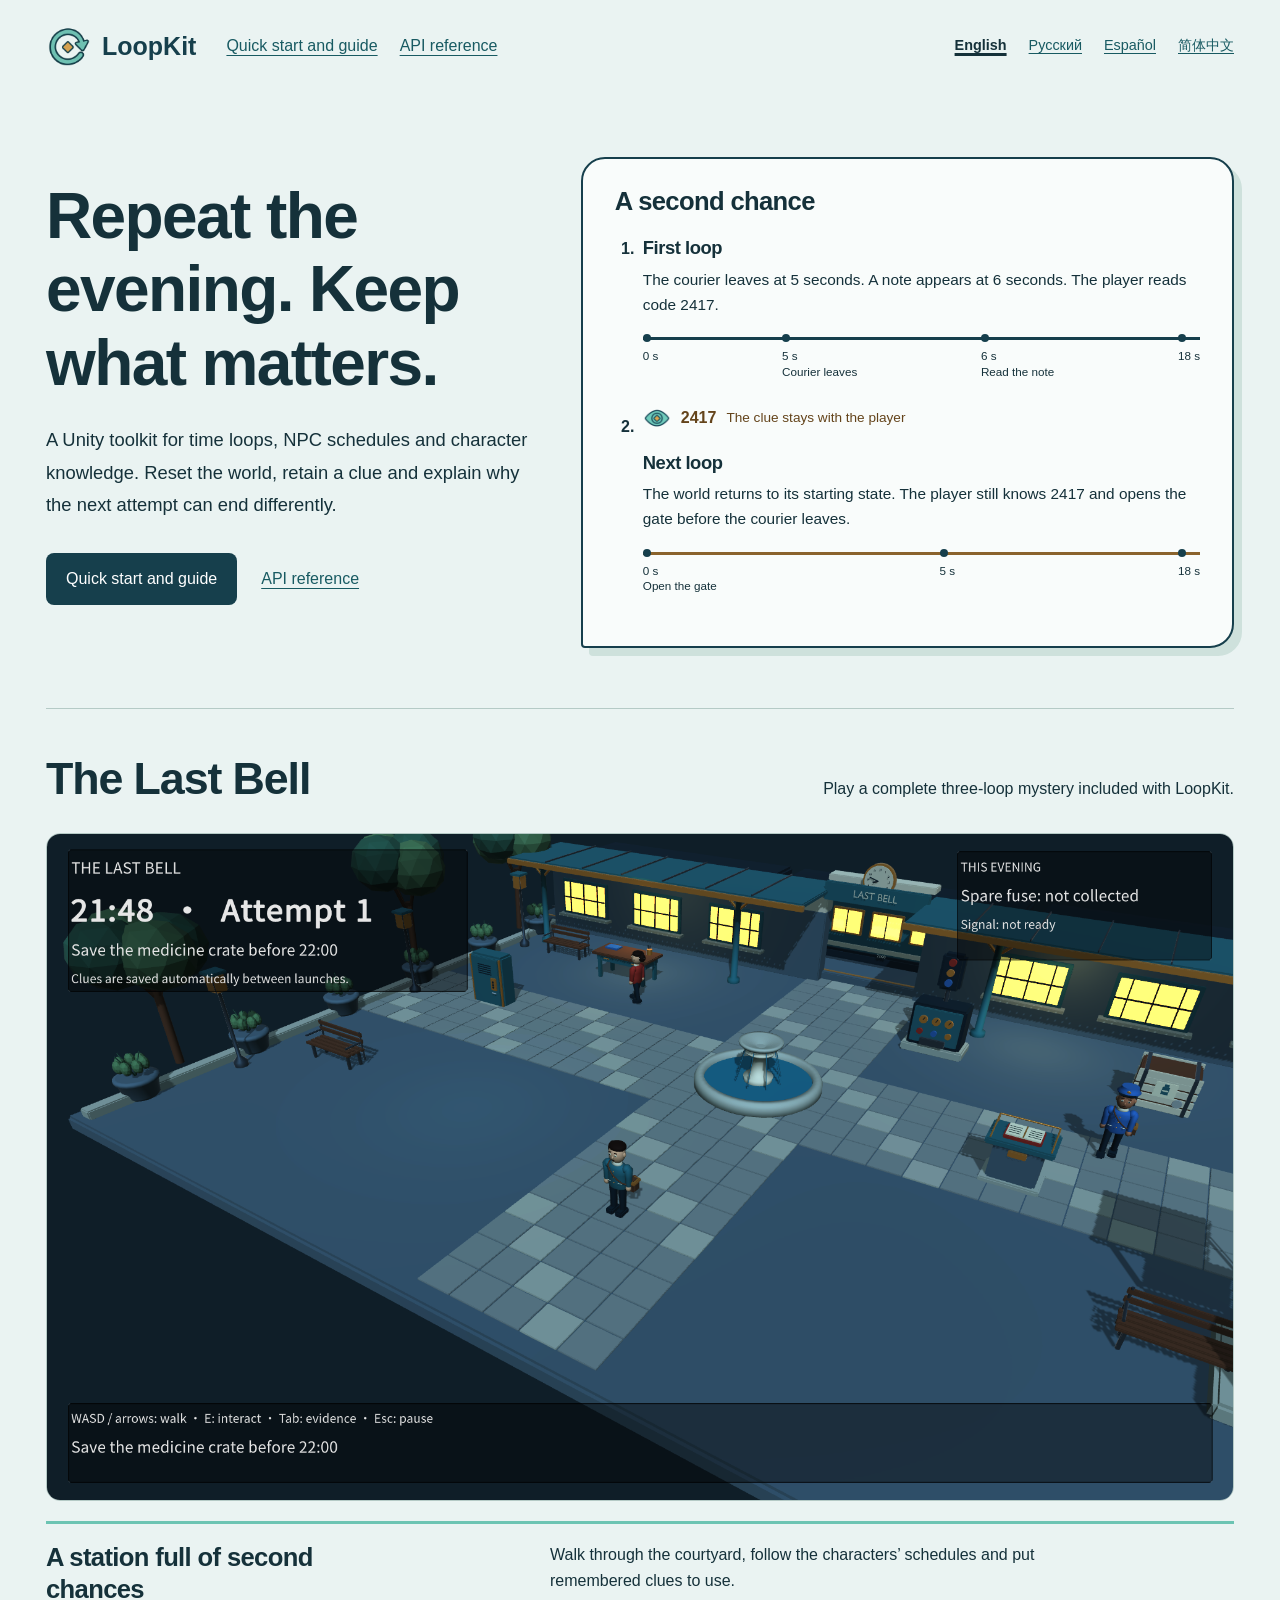
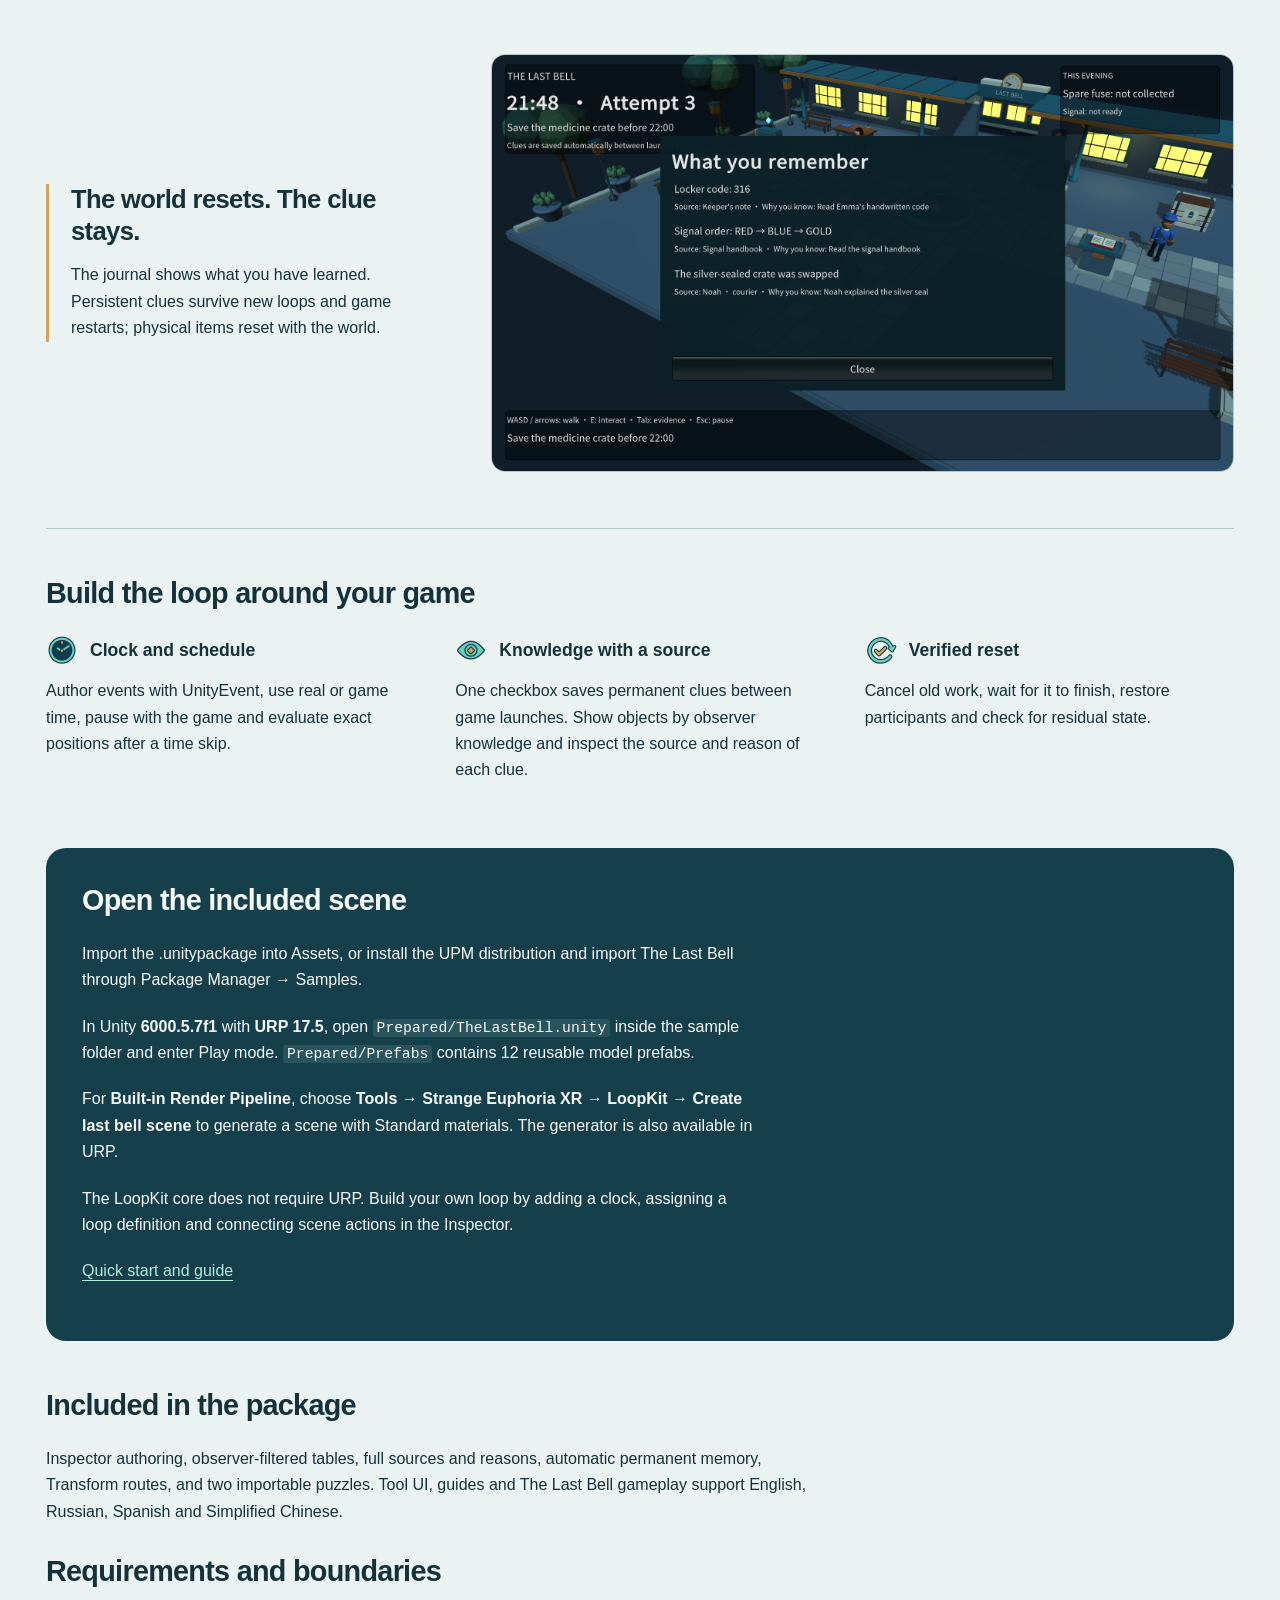
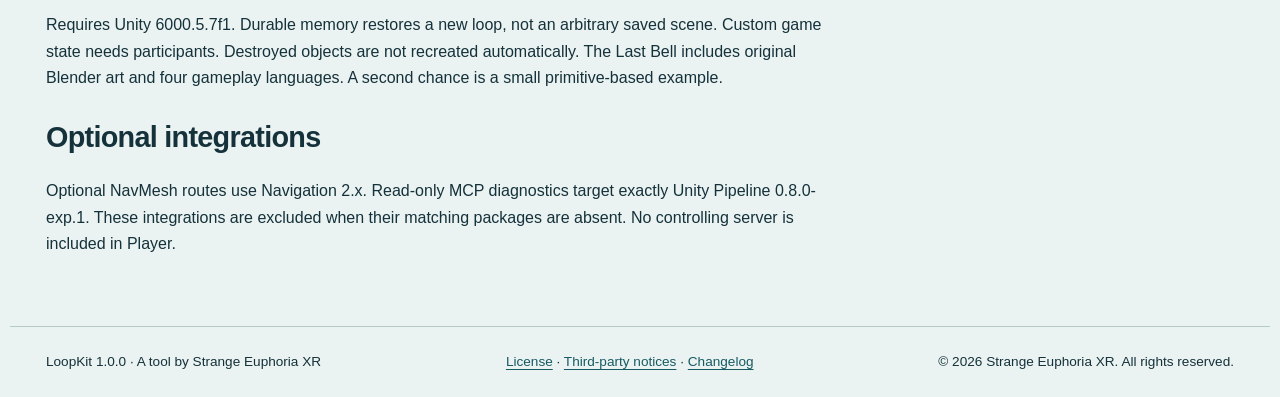
==== docs/en/index.html @ 6fb6f39f "Publish the LoopKit 1.0.0 website" ====
<!doctype html>
<html lang="en"><head><meta charset="utf-8"><meta name="viewport" content="width=device-width, initial-scale=1"><meta name="description" content="A Unity toolkit for time loops, NPC schedules and character knowledge. Reset the world, retain a clue and explain why the next attempt can end differently."><title>LoopKit | Strange Euphoria XR</title><link rel="icon" href="../assets/logo.png" type="image/png"><link rel="stylesheet" href="../assets/site.css?v=1.0.0"><script src="../assets/language.js" defer></script></head>
<body><a class="skip" href="#main">Skip to content</a><header><a class="brand" href="index.html"><img src="../assets/logo.png" width="44" height="44" alt=""><span>LoopKit</span></a><nav aria-label="Documentation"><a href="guide.html">Quick start and guide</a><a href="api.html">API reference</a></nav><nav class="languages" aria-label="Documentation language"><a href="../en/index.html" hreflang="en" lang="en" data-language="en" aria-current="page">English</a><a href="../ru/index.html" hreflang="ru" lang="ru" data-language="ru">Русский</a><a href="../es/index.html" hreflang="es" lang="es" data-language="es">Español</a><a href="../zh-Hans/index.html" hreflang="zh-Hans" lang="zh-Hans" data-language="zh-Hans">简体中文</a></nav></header><main id="main" tabindex="-1"><div class="hero"><section class="opening"><h1>Repeat the evening. Keep what matters.</h1><p class="lead">A Unity toolkit for time loops, NPC schedules and character knowledge. Reset the world, retain a clue and explain why the next attempt can end differently.</p><p class="actions"><a class="primary" href="guide.html">Quick start and guide</a><a href="api.html">API reference</a></p></section><section class="sequence" aria-labelledby="sequence-title"><h2 id="sequence-title">A second chance</h2><ol class="attempts"><li><h3>First loop</h3><p>The courier leaves at 5 seconds. A note appears at 6 seconds. The player reads code 2417.</p><div class="timeline" aria-hidden="true"><span>0 s</span><span>5 s<br>Courier leaves</span><span>6 s<br>Read the note</span><span>18 s</span></div></li><li><div class="memory"><img src="../assets/evidence.png" width="28" height="28" alt="">2417 <span>The clue stays with the player</span></div><h3>Next loop</h3><p>The world returns to its starting state. The player still knows 2417 and opens the gate before the courier leaves.</p><div class="timeline next" aria-hidden="true"><span>0 s<br>Open the gate</span><span>5 s</span><span>18 s</span></div></li></ol></section></div><section class="showcase" aria-labelledby="showcase-title">
  <div class="showcase-heading"><h2 id="showcase-title">The Last Bell</h2><p>Play a complete three-loop mystery included with LoopKit.</p></div>
  <figure class="showcase-gameplay">
    <img class="showcase-image" src="../assets/last-bell-gameplay.png" width="1920" height="1080" loading="lazy" decoding="async" alt="The Last Bell gameplay at the station, with the game interface visible.">
    <figcaption><h3>A station full of second chances</h3><p>Walk through the courtyard, follow the characters’ schedules and put remembered clues to use.</p></figcaption>
  </figure>
  <figure class="showcase-journal">
    <img class="showcase-image" src="../assets/last-bell-journal.png" width="1920" height="1080" loading="lazy" decoding="async" alt="The Last Bell evidence journal showing clues learned during the mystery.">
    <figcaption><h3>The world resets. The clue stays.</h3><p>The journal shows what you have learned. Persistent clues survive new loops and game restarts; physical items reset with the world.</p></figcaption>
  </figure>
</section><section class="abilities"><h2>Build the loop around your game</h2><dl><div><dt><img src="../assets/schedule.png" width="32" height="32" alt="">Clock and schedule</dt><dd>Author events with UnityEvent, use real or game time, pause with the game and evaluate exact positions after a time skip.</dd></div><div><dt><img src="../assets/evidence.png" width="32" height="32" alt="">Knowledge with a source</dt><dd>One checkbox saves permanent clues between game launches. Show objects by observer knowledge and inspect the source and reason of each clue.</dd></div><div><dt><img src="../assets/resetReport.png" width="32" height="32" alt="">Verified reset</dt><dd>Cancel old work, wait for it to finish, restore participants and check for residual state.</dd></div></dl></section><section class="start"><h2>Open the included scene</h2><p>Import the .unitypackage into Assets, or install the UPM distribution and import The Last Bell through Package Manager → Samples.</p><p>In Unity <strong>6000.5.7f1</strong> with <strong>URP 17.5</strong>, open <code>Prepared/TheLastBell.unity</code> inside the sample folder and enter Play mode. <code>Prepared/Prefabs</code> contains 12 reusable model prefabs.</p><p>For <strong>Built-in Render Pipeline</strong>, choose <strong>Tools → Strange Euphoria XR → LoopKit → Create last bell scene</strong> to generate a scene with Standard materials. The generator is also available in URP.</p><p>The LoopKit core does not require URP. Build your own loop by adding a clock, assigning a loop definition and connecting scene actions in the Inspector.</p><p><a href="guide.html">Quick start and guide</a></p></section><section class="boundaries"><h2>Included in the package</h2><p>Inspector authoring, observer-filtered tables, full sources and reasons, automatic permanent memory, Transform routes, and two importable puzzles. Tool UI, guides and The Last Bell gameplay support English, Russian, Spanish and Simplified Chinese.</p><h2>Requirements and boundaries</h2><p>Requires Unity 6000.5.7f1. Durable memory restores a new loop, not an arbitrary saved scene. Custom game state needs participants. Destroyed objects are not recreated automatically. The Last Bell includes original Blender art and four gameplay languages. A second chance is a small primitive-based example.</p><h2>Optional integrations</h2><p>Optional NavMesh routes use Navigation 2.x. Read-only MCP diagnostics target exactly Unity Pipeline 0.8.0-exp.1. These integrations are excluded when their matching packages are absent. No controlling server is included in Player.</p></section></main><footer><span>LoopKit 1.0.0 · A tool by Strange Euphoria XR</span><span><a href="../assets/LICENSE.txt">License</a> · <a href="../assets/Third-Party-Notices.txt">Third-party notices</a> · <a href="../assets/CHANGELOG.txt">Changelog</a></span><span>© 2026 Strange Euphoria XR. All rights reserved.</span></footer></body></html>
---- docs/assets/site.css ----
:root {color-scheme:light;--ink:#15313a;--deep:#163f4c;--mint:#6cc4b3;--gold:#d5a453;--paper:#eaf3f2;--line:#b5cac6;font-family:"Segoe UI","Microsoft YaHei",sans-serif;color:var(--ink);background:var(--paper);line-height:1.65}
*{box-sizing:border-box}body{margin:0}a{color:#185a62;text-underline-offset:.22em}a:hover{text-decoration-thickness:2px}a:focus-visible,pre:focus-visible{outline:3px solid #815416;outline-offset:5px}header,main,footer{max-width:1260px;margin:auto;padding-inline:36px}header{display:flex;align-items:center;gap:30px;padding-block:24px;flex-wrap:wrap}header nav{display:flex;gap:22px;align-items:center;flex-wrap:wrap}.brand{display:flex;align-items:center;gap:12px;font:700 25px "Trebuchet MS",sans-serif;text-decoration:none;color:var(--deep)}.languages{margin-left:auto;font-size:.9rem}.languages a[aria-current]{color:var(--ink);font-weight:700;text-decoration-thickness:3px}.skip{position:fixed;left:20px;top:10px;padding:10px 18px;background:white;transform:translateY(-150%);z-index:2}.skip:focus{transform:none}
h1,h2,h3{font-family:"Trebuchet MS","Microsoft YaHei",sans-serif;line-height:1.15;letter-spacing:-.025em}h1{font-size:clamp(2.8rem,5vw,4.6rem);max-width:12ch;margin:0 0 24px}h2{font-size:1.8rem;margin:0 0 24px}h3{font-size:1.15rem;margin:0 0 8px}p{max-width:76ch;margin-block:0 20px}.hero{display:grid;grid-template-columns:.85fr 1.15fr;gap:52px;padding-block:65px 60px;align-items:center}.lead{font-size:1.15rem;line-height:1.75}.actions{display:flex;align-items:center;gap:24px;flex-wrap:wrap;margin-top:32px}.primary{display:inline-block;background:var(--deep);color:white;padding:13px 20px;border-radius:8px;text-decoration:none}.sequence{padding:28px 32px;border:2px solid var(--deep);border-radius:24px 24px 24px 4px;background:#f9fcfb;box-shadow:8px 8px 0 #cee1dc}.sequence h2{font-size:1.6rem;margin-bottom:20px}.attempts{margin:0;padding-left:24px}.attempts li{padding-left:4px}.attempts li+li{margin-top:20px}.attempts li::marker{font-weight:bold}.attempts p{font-size:.96rem}.timeline{display:flex;justify-content:space-between;gap:10px;border-top:3px solid var(--deep);padding-top:8px;font-size:.73rem;line-height:1.35;margin:16px 0 24px}.timeline span{position:relative;max-width:95px}.timeline span::before{content:"";width:8px;height:8px;background:var(--deep);border-radius:50%;position:absolute;left:0;top:-14px}.memory{display:flex;gap:10px;align-items:center;margin-bottom:20px;font-weight:700;color:#64441b}.memory span{font-size:.85rem;font-weight:400}.next{border-color:#8a632c}.abilities{border-top:1px solid var(--line);padding-block:48px}.abilities dl{display:grid;grid-template-columns:repeat(3,1fr);gap:40px}.abilities dt{font-size:1.1rem;font-weight:700;display:flex;gap:12px;align-items:center;margin-bottom:12px}.abilities dd{margin:0}.start{background:var(--deep);color:#f5faf8;padding:36px;border-radius:20px;margin-bottom:48px}.start a{color:#b1eddf}.start pre{background:#0f303a}.boundaries{padding-bottom:48px}.boundaries h2{margin-top:30px}.boundaries p{max-width:88ch}pre{overflow:auto;background:#dae7e3;border:1px solid var(--line);border-radius:8px;padding:20px;line-height:1.65;font-size:.92rem;white-space:pre}code{font-family:Consolas,"Courier New",monospace;font-size:.92em;overflow-wrap:anywhere}p code,li code,td code{background:rgba(22,63,76,.08);padding:1px 4px;border-radius:3px}footer{border-top:1px solid var(--line);display:flex;gap:20px;justify-content:space-between;padding-block:24px;font-size:.85rem;flex-wrap:wrap}.document{max-width:940px;margin:auto;padding-block:44px 72px}.document h1{font-size:3rem;max-width:24ch}.document h2{margin-top:40px}.document p,.document ul{max-width:82ch}.document table{border-collapse:collapse;width:100%;table-layout:fixed;font-size:.95rem}.document th,.document td{border:1px solid var(--line);text-align:left;vertical-align:top;padding:10px;overflow-wrap:anywhere}.document th:first-child,.document td:first-child{width:35%}.document th{background:#dce9e5}.document pre{max-width:100%}.back{display:inline-block;margin-bottom:28px}
@media(max-width:900px){header,main,footer{padding-inline:24px}.hero{grid-template-columns:1fr;padding-top:30px;gap:30px}.opening{max-width:700px}h1{max-width:19ch}.languages{margin-left:0}.abilities dl{grid-template-columns:1fr;gap:26px}.sequence{max-width:700px}.document h1{font-size:2.4rem}}
@media(max-width:480px){header,main,footer{padding-inline:18px}header{gap:18px}header nav{gap:16px}h1{font-size:2.7rem}.sequence,.start{padding:24px 18px}.actions{gap:18px}.timeline{font-size:.68rem}.memory{align-items:flex-start;flex-wrap:wrap}.document table{font-size:.85rem}.document th,.document td{padding:7px}.document h1{font-size:2rem}a{min-block-size:24px}.languages a{padding-block:5px}}
@media(prefers-reduced-motion:reduce){*{scroll-behavior:auto!important}}

.table-wrapper{overflow:auto;max-inline-size:100%;margin-block:20px}.table-wrapper:focus-visible{outline:3px solid #815416;outline-offset:4px}.document thead{position:sticky;inset-block-start:0;z-index:1}

/* Real sample captures retain their full frame and readable interface. */
.showcase{border-top:1px solid var(--line);padding-block:44px 56px}
.showcase-heading{display:flex;align-items:baseline;justify-content:space-between;gap:20px 48px;margin-bottom:28px}
.showcase-heading h2{font-size:clamp(2rem,3.5vw,2.9rem);margin:0;flex-shrink:0}
.showcase-heading p{max-width:48ch;margin:0}
.showcase-gameplay,.showcase-journal{margin:0;min-width:0}
.showcase-image{display:block;width:100%;max-width:100%;height:auto;aspect-ratio:16/9;border:1px solid var(--line);border-radius:14px;background:#dce9e5}
.showcase h3{font-size:clamp(1.25rem,2vw,1.6rem);line-height:1.25}
.showcase figcaption p{margin:0;max-width:60ch}
.showcase-gameplay figcaption{display:grid;grid-template-columns:.8fr 1.2fr;gap:20px 48px;margin-top:20px;padding-top:18px;border-top:3px solid var(--mint)}
.showcase-gameplay h3{margin:0;max-width:23ch}
.showcase-journal{display:grid;grid-template-columns:minmax(0,.8fr) minmax(0,1.5fr);align-items:center;gap:32px 48px;margin-top:48px}
.showcase-journal .showcase-image{grid-column:2;grid-row:1}
.showcase-journal figcaption{grid-column:1;grid-row:1;padding-left:22px;border-left:3px solid var(--gold)}
.showcase-journal h3{margin-bottom:14px}
.start code{background:rgba(177,237,223,.12);color:#f5faf8}
@media(max-width:900px){.showcase-heading{display:block}.showcase-heading h2{margin-bottom:12px}.showcase-heading p{max-width:60ch}.showcase-gameplay figcaption{grid-template-columns:1fr;gap:12px}.showcase-journal{grid-template-columns:1fr;gap:20px}.showcase-journal .showcase-image,.showcase-journal figcaption{grid-column:1;grid-row:auto}.showcase-journal figcaption{padding-left:18px}}
@media(max-width:480px){.showcase{padding-block:32px 40px}.showcase-image{border-radius:8px}.showcase-journal{margin-top:34px}.showcase-gameplay figcaption{margin-top:16px;padding-top:14px}}
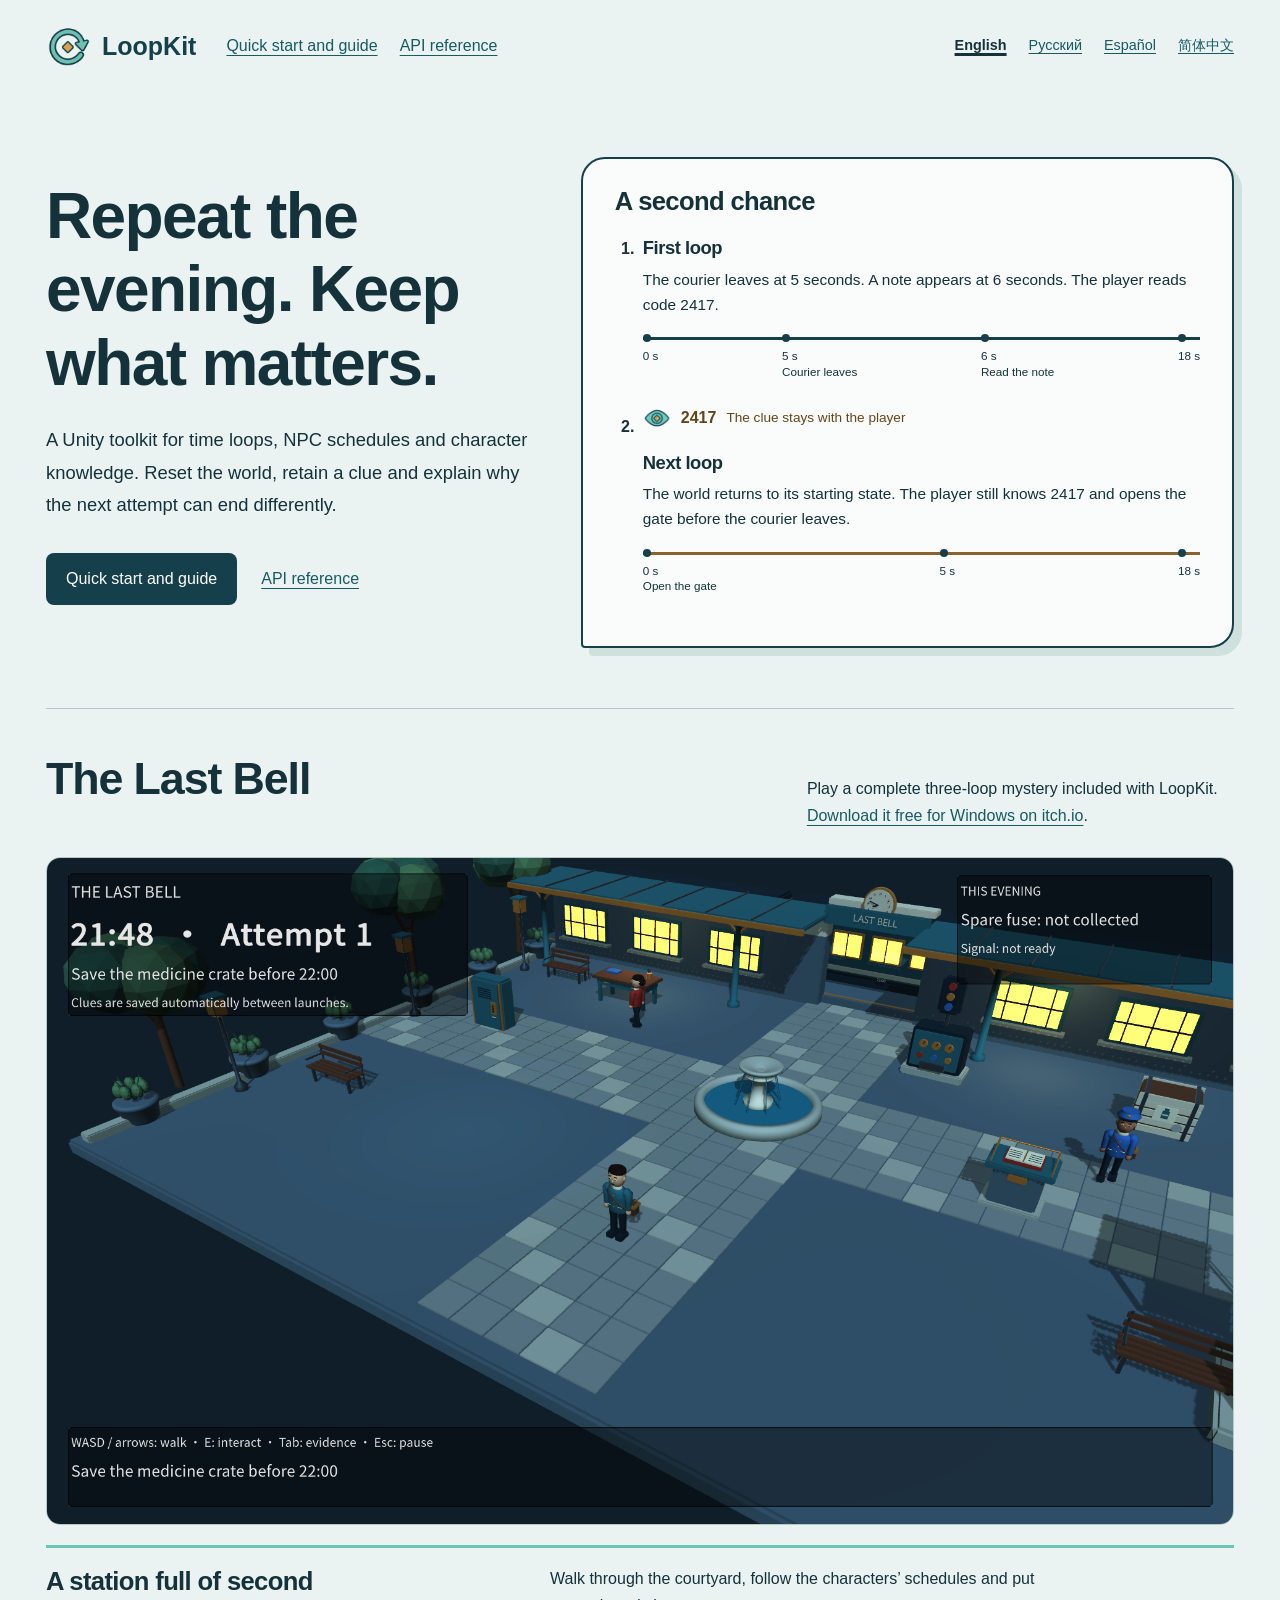
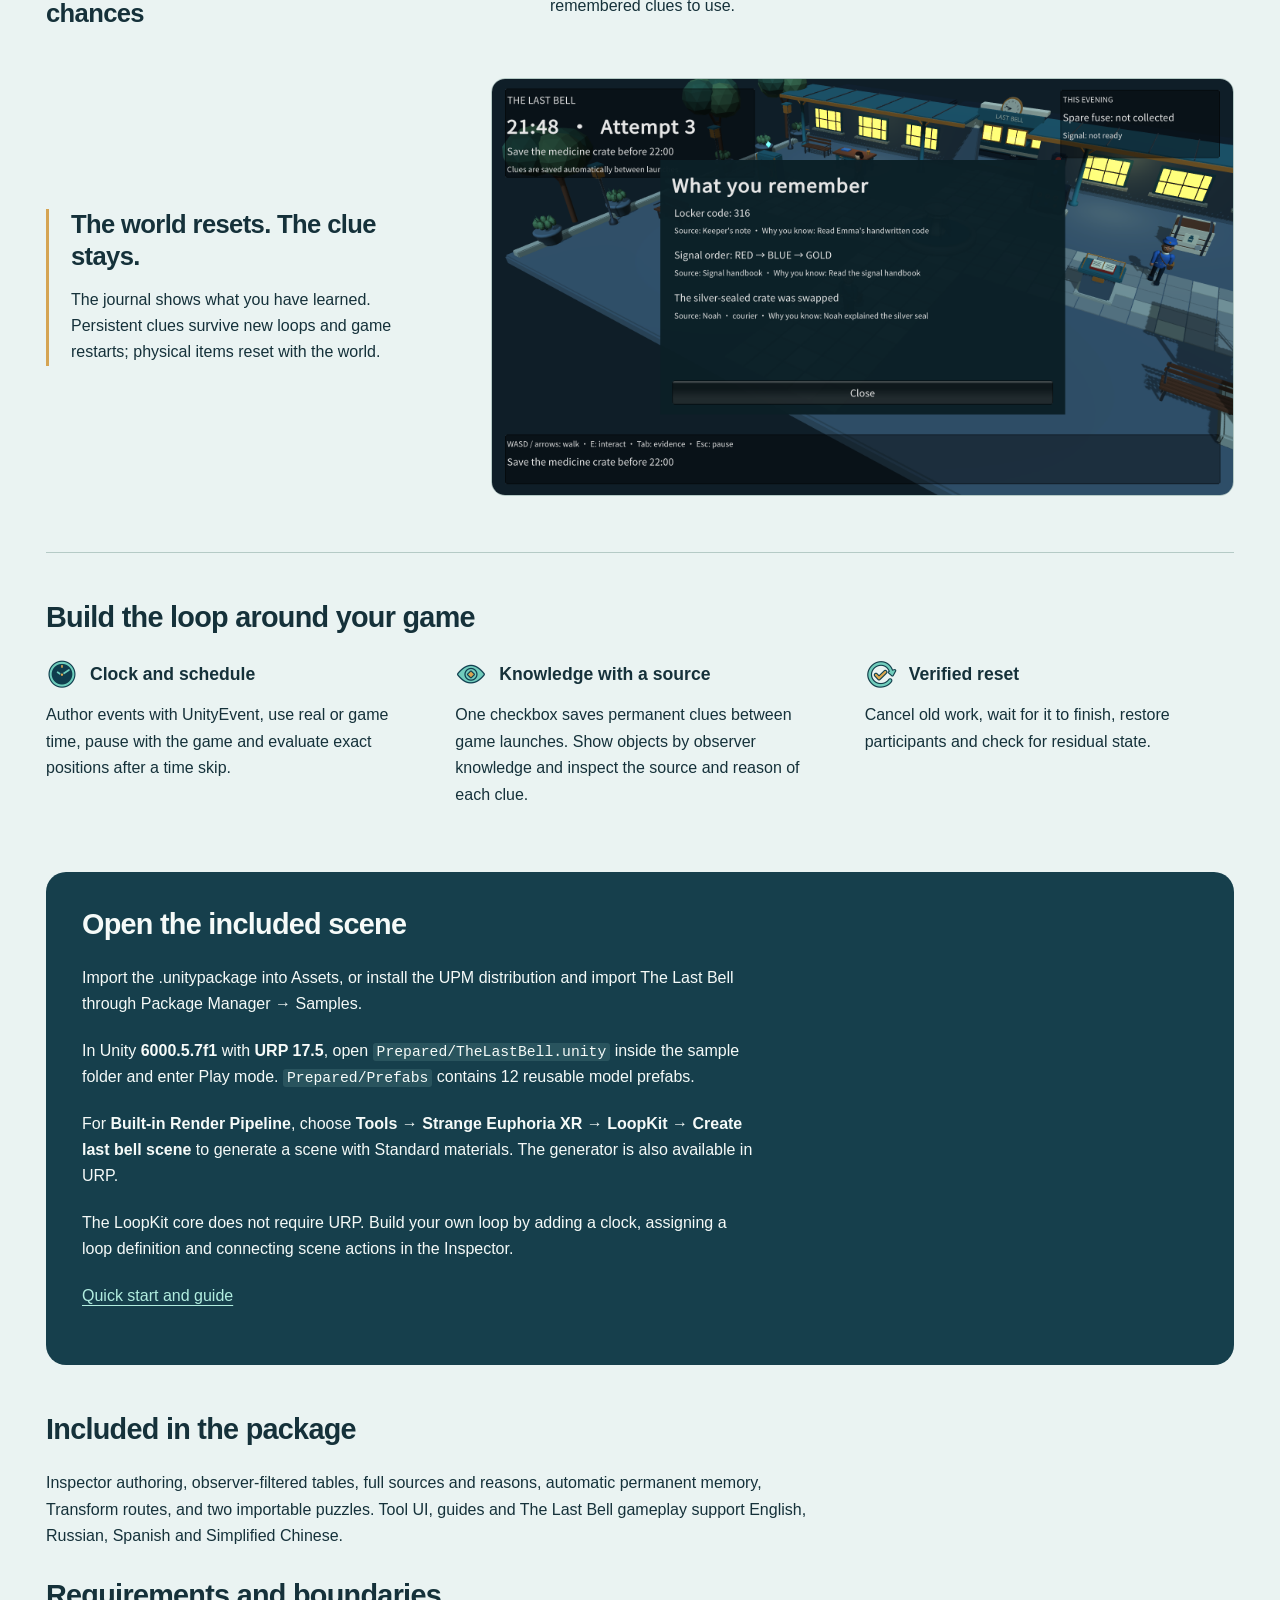
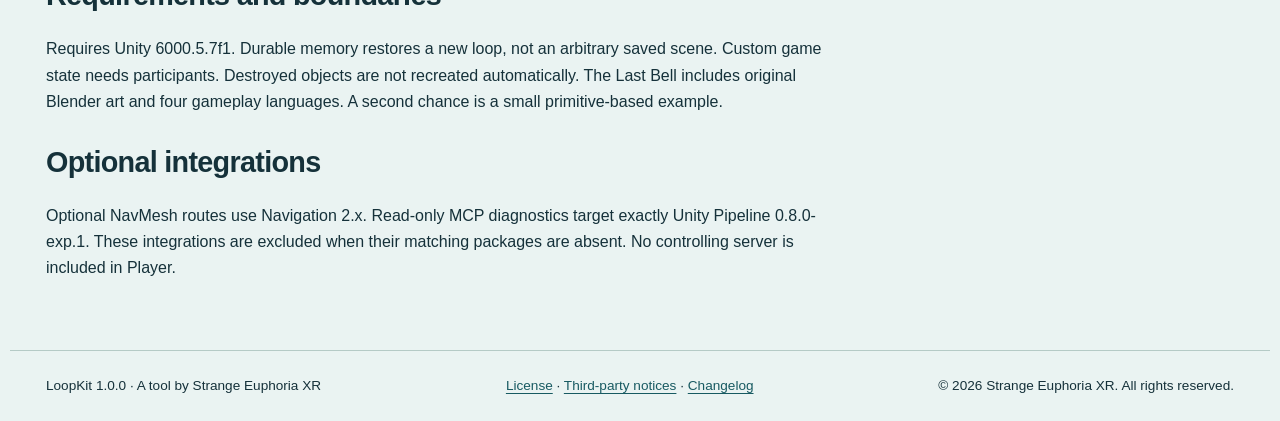
==== commit 9d729c10: "Link The Last Bell on itch.io from the home pages" ====
--- a/docs/en/index.html
+++ b/docs/en/index.html
@@ -1,7 +1,7 @@
 <!doctype html>
 <html lang="en"><head><meta charset="utf-8"><meta name="viewport" content="width=device-width, initial-scale=1"><meta name="description" content="A Unity toolkit for time loops, NPC schedules and character knowledge. Reset the world, retain a clue and explain why the next attempt can end differently."><title>LoopKit | Strange Euphoria XR</title><link rel="icon" href="../assets/logo.png" type="image/png"><link rel="stylesheet" href="../assets/site.css?v=1.0.0"><script src="../assets/language.js" defer></script></head>
 <body><a class="skip" href="#main">Skip to content</a><header><a class="brand" href="index.html"><img src="../assets/logo.png" width="44" height="44" alt=""><span>LoopKit</span></a><nav aria-label="Documentation"><a href="guide.html">Quick start and guide</a><a href="api.html">API reference</a></nav><nav class="languages" aria-label="Documentation language"><a href="../en/index.html" hreflang="en" lang="en" data-language="en" aria-current="page">English</a><a href="../ru/index.html" hreflang="ru" lang="ru" data-language="ru">Русский</a><a href="../es/index.html" hreflang="es" lang="es" data-language="es">Español</a><a href="../zh-Hans/index.html" hreflang="zh-Hans" lang="zh-Hans" data-language="zh-Hans">简体中文</a></nav></header><main id="main" tabindex="-1"><div class="hero"><section class="opening"><h1>Repeat the evening. Keep what matters.</h1><p class="lead">A Unity toolkit for time loops, NPC schedules and character knowledge. Reset the world, retain a clue and explain why the next attempt can end differently.</p><p class="actions"><a class="primary" href="guide.html">Quick start and guide</a><a href="api.html">API reference</a></p></section><section class="sequence" aria-labelledby="sequence-title"><h2 id="sequence-title">A second chance</h2><ol class="attempts"><li><h3>First loop</h3><p>The courier leaves at 5 seconds. A note appears at 6 seconds. The player reads code 2417.</p><div class="timeline" aria-hidden="true"><span>0 s</span><span>5 s<br>Courier leaves</span><span>6 s<br>Read the note</span><span>18 s</span></div></li><li><div class="memory"><img src="../assets/evidence.png" width="28" height="28" alt="">2417 <span>The clue stays with the player</span></div><h3>Next loop</h3><p>The world returns to its starting state. The player still knows 2417 and opens the gate before the courier leaves.</p><div class="timeline next" aria-hidden="true"><span>0 s<br>Open the gate</span><span>5 s</span><span>18 s</span></div></li></ol></section></div><section class="showcase" aria-labelledby="showcase-title">
-  <div class="showcase-heading"><h2 id="showcase-title">The Last Bell</h2><p>Play a complete three-loop mystery included with LoopKit.</p></div>
+  <div class="showcase-heading"><h2 id="showcase-title">The Last Bell</h2><p>Play a complete three-loop mystery included with LoopKit. <a href="https://merrymaker14.itch.io/the-last-bell">Download it free for Windows on itch.io</a>.</p></div>
   <figure class="showcase-gameplay">
     <img class="showcase-image" src="../assets/last-bell-gameplay.png" width="1920" height="1080" loading="lazy" decoding="async" alt="The Last Bell gameplay at the station, with the game interface visible.">
     <figcaption><h3>A station full of second chances</h3><p>Walk through the courtyard, follow the characters’ schedules and put remembered clues to use.</p></figcaption>
